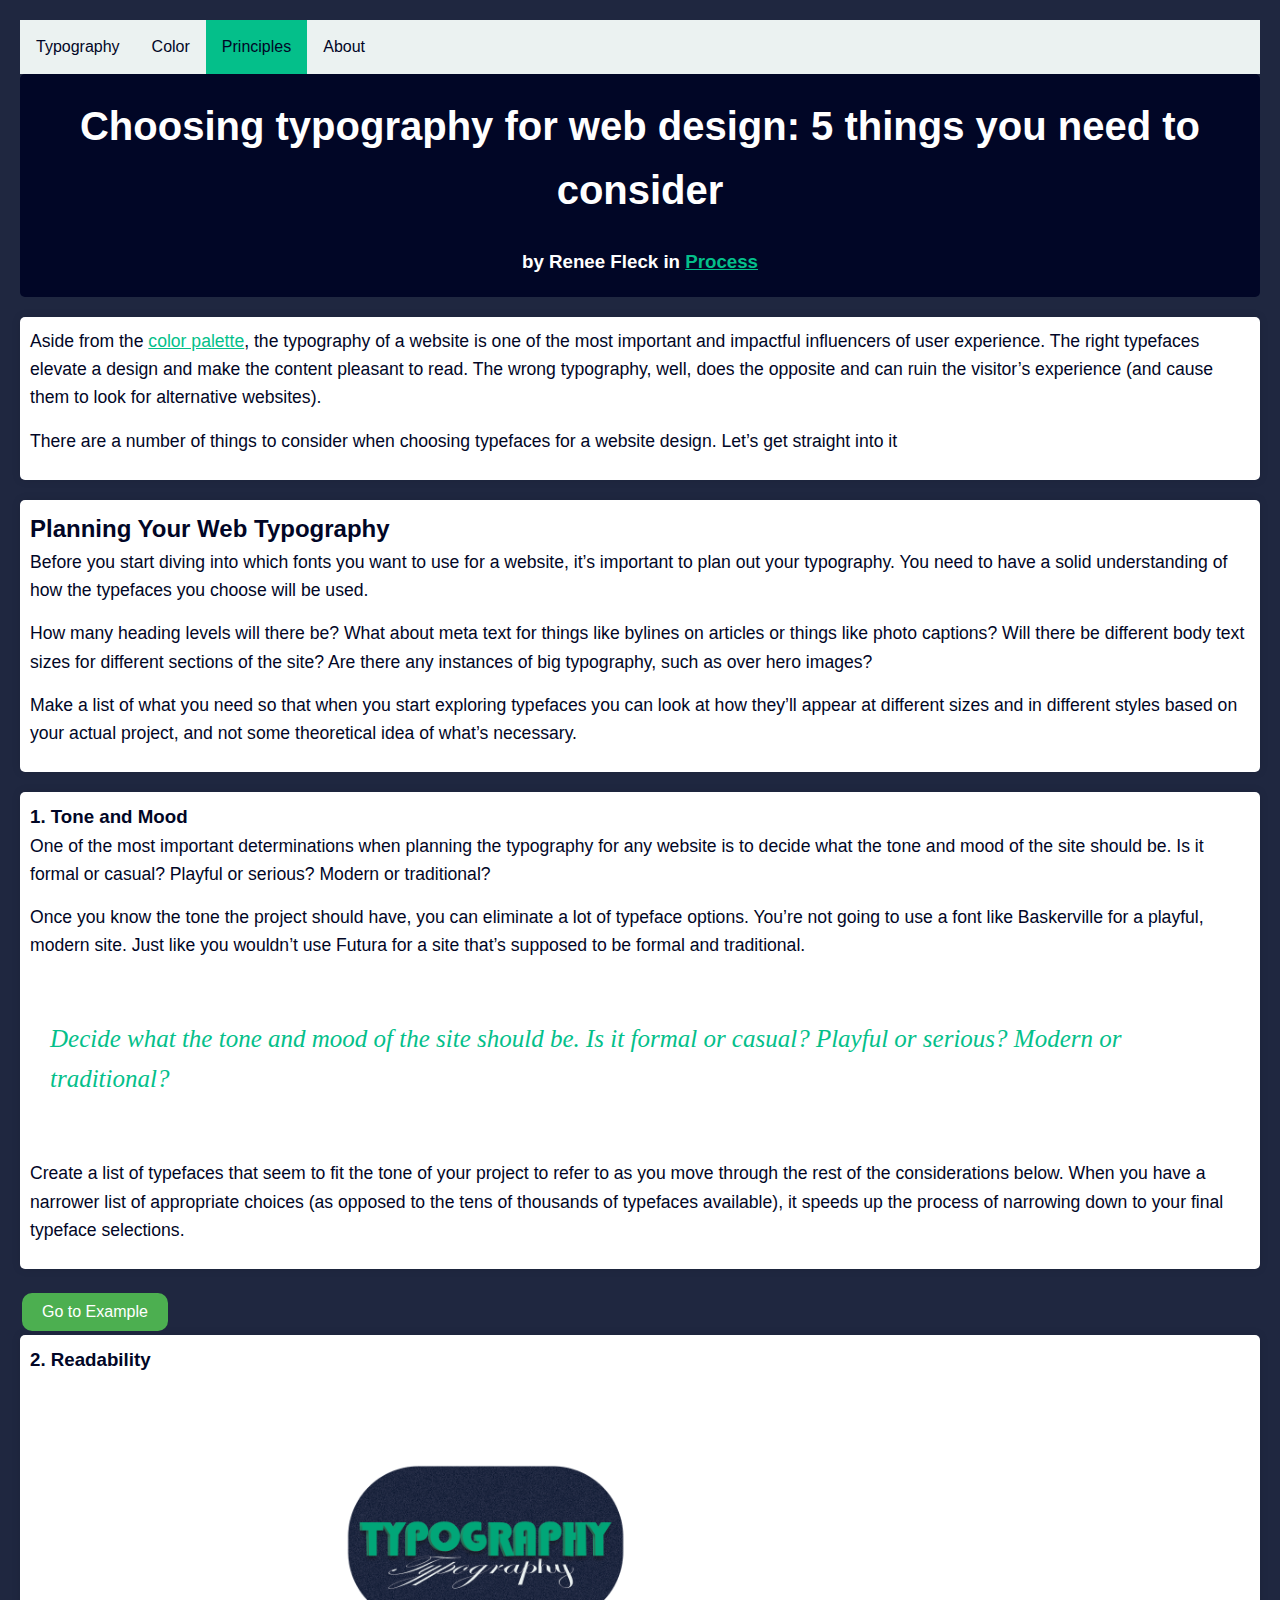
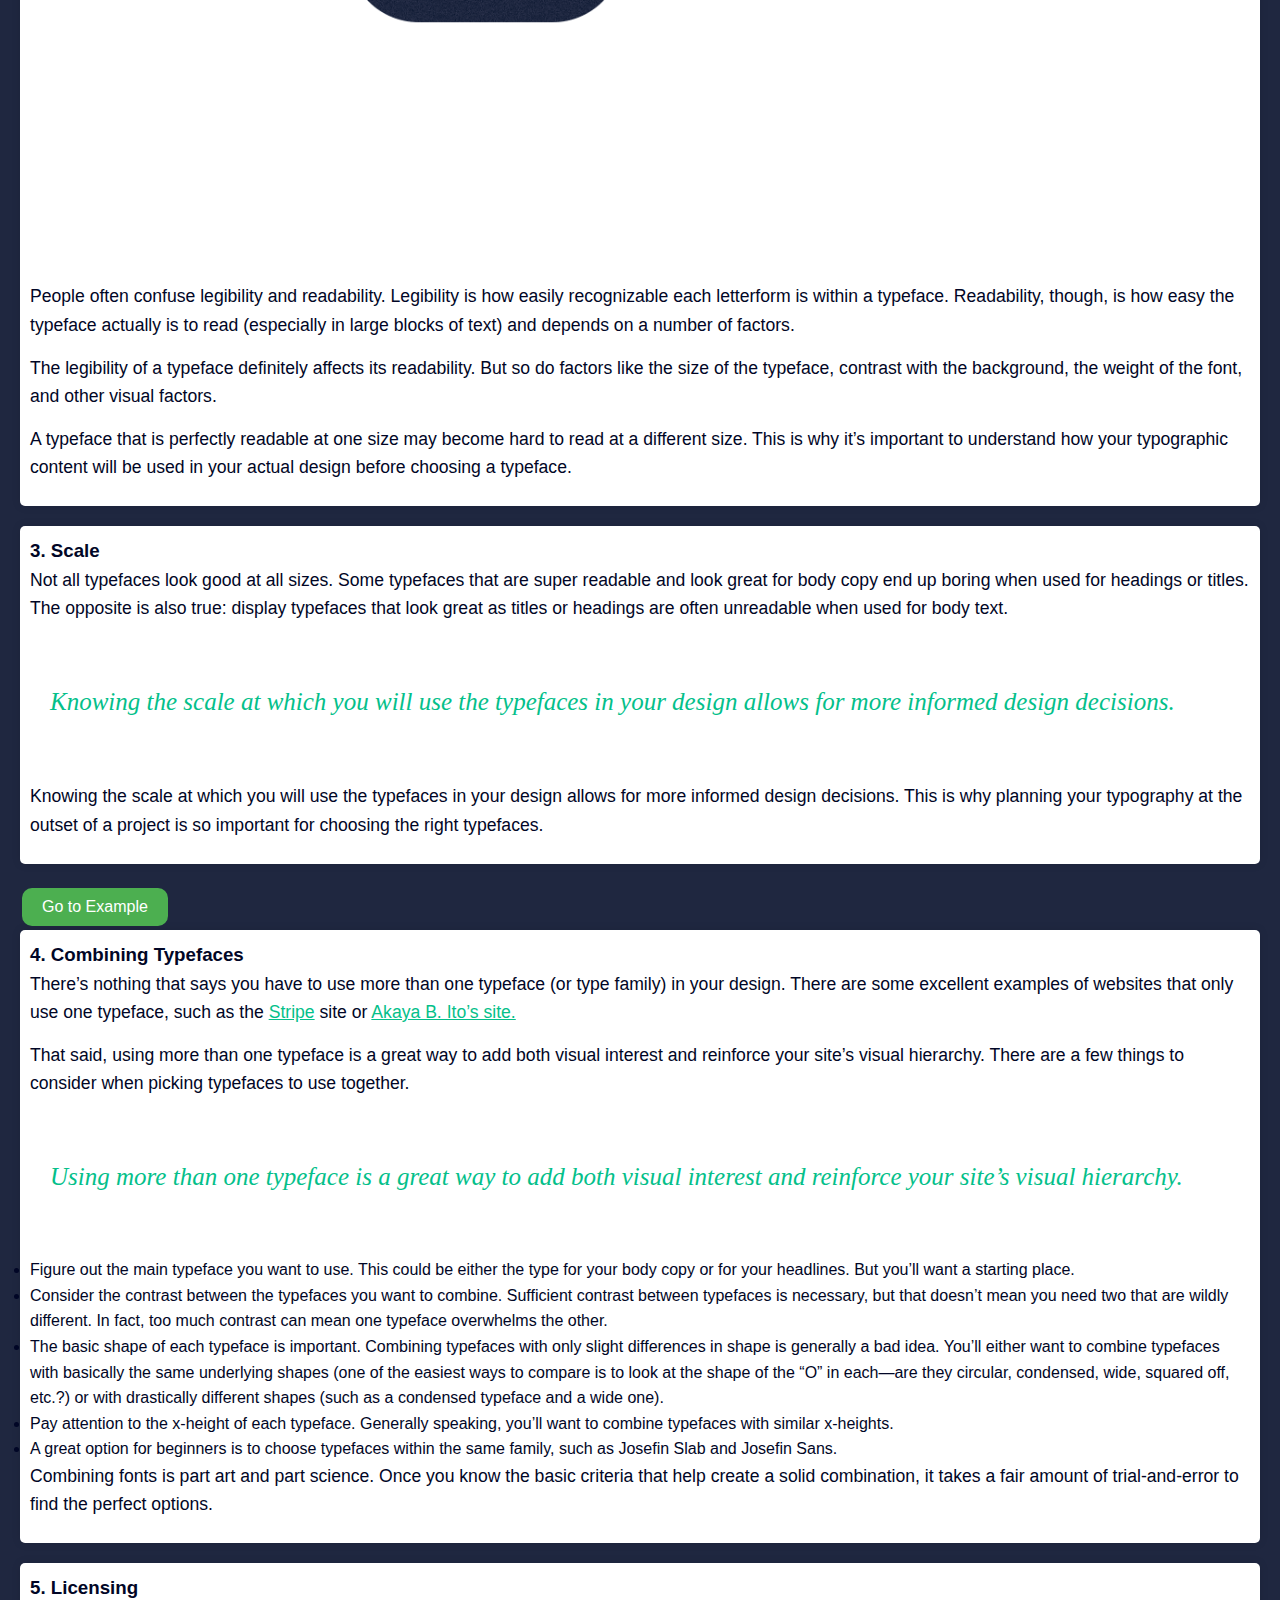
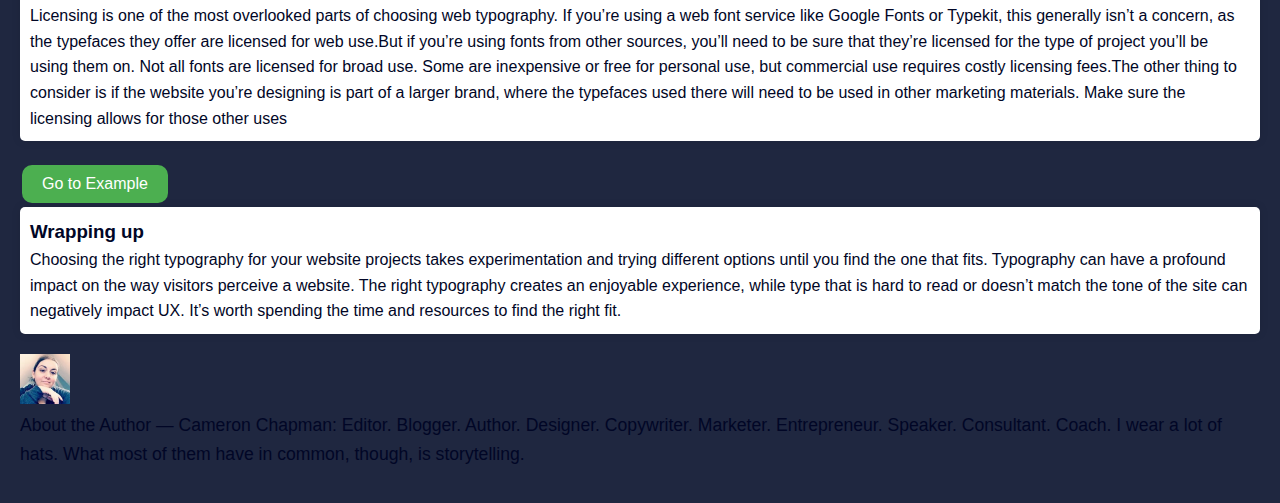
==== color.html @ d8e71fa2 "Add files via upload" ====
<!doctype html>
<html>
<head>
<meta charset="utf-8">
<title>Typography</title>
<link href="style.css" rel="stylesheet" type="text/css">
</head>

<body>
	
	<ul class="topnav">
  <li><a  href="Typographyv2.html">Typography</a></li>
  <li><a  href="color.html">Color</a></li>
  <li><a class="active" href="principles.html">Principles</a></li>
  <li class="right"><a href="about.html">About</a></li>
</ul>
	
<header>
<h1>Choosing typography for web design: 5 things you need to consider
</h1>
<a 
   href="typoim1.png"> 
	<img class="center"  alt=""/></a>
<h3>by Renee Fleck in <a href="https://dribbble.com/stories/categories/process" target="_blank">Process</a> </h3>	
	
</header>
	<section>
		
	<p>Aside from the <a href="https://dribbble.com/stories/2018/12/19/choosing-colors-for-web-design-a-practical-ui-color-application-guide">color palette</a>, the typography of a website is one of the most important and impactful influencers of user experience. The right typefaces elevate a design and make the content pleasant to read. The wrong typography, well, does the opposite and can ruin the visitor’s experience (and cause them to look for alternative websites).</p>
		
	<p>There are a number of things to consider when choosing typefaces for a website design. Let’s get straight into it</p>
	</section>
	
	<section>
		<h2>Planning Your Web Typography</h2>
		<p>Before you start diving into which fonts you want to use for a website, it’s important to plan out your typography. You need to have a solid understanding of how the typefaces you choose will be used.</p>
		<p>How many heading levels will there be? What about meta text for things like bylines on articles or things like photo captions? Will there be different body text sizes for different sections of the site? Are there any instances of big typography, such as over hero images?</p>
		<p>Make a list of what you need so that when you start exploring typefaces you can look at how they’ll appear at different sizes and in different styles based on your actual project, and not some theoretical idea of what’s necessary.</p>
</section>
	
		<section>

	<h3>1. Tone and Mood</h3>
	
	<p>One of the most important determinations when planning the typography for any website is to decide what the tone and mood of the site should be. Is it formal or casual? Playful or serious? Modern or traditional?</p>
	<p>Once you know the tone the project should have, you can eliminate a lot of typeface options. You’re not going to use a font like Baskerville for a playful, modern site. Just like you wouldn’t use Futura for a site that’s supposed to be formal and traditional.</p>
	
		  <blockquote>Decide what the tone and mood of the site should be. Is it formal or casual? Playful or serious? Modern or traditional?</blockquote>
	<p>Create a list of typefaces that seem to fit the tone of your project to refer to as you move through the rest of the considerations below. When you have a narrower list of appropriate choices (as opposed to the tens of thousands of typefaces available), it speeds up the process of narrowing down to your final typeface selections.</p>
	</section>

<a href="https://fonts.google.com/knowledge/choosing_type/a_checklist_for_choosing_type">
<button>Go to Example</button>
</a>
	
	
	<section>
	<h3>2. Readability</h3>
		
	<img src="typoim1.png" width="" height="500" alt=""/>
<p>People often confuse legibility and readability. Legibility is how easily recognizable each letterform is within a typeface. Readability, though, is how easy the typeface actually is to read (especially in large blocks of text) and depends on a number of factors.</p>
	<p>The legibility of a typeface definitely affects its readability. But so do factors like the size of the typeface, contrast with the background, the weight of the font, and other visual factors.</p>
	<p>A typeface that is perfectly readable at one size may become hard to read at a different size. This is why it’s important to understand how your typographic content will be used in your actual design before choosing a typeface.</p>
	</section>
	
	<section>
		<h3>3. Scale</h3>
		
		<p>Not all typefaces look good at all sizes. Some typefaces that are super readable and look great for body copy end up boring when used for headings or titles. The opposite is also true: display typefaces that look great as titles or headings are often unreadable when used for body text.</p>
		<blockquote>Knowing the scale at which you will use the typefaces in your design allows for more informed design decisions. </blockquote>
		<p>Knowing the scale at which you will use the typefaces in your design allows for more informed design decisions. This is why planning your typography at the outset of a project is so important for choosing the right typefaces.</p>
	</section>
	
	<a href="https://fonts.google.com/">
  <button>Go to Example</button>
</a>
	
	
	
	<section>
		<h3>4. Combining Typefaces</h3>
		
		<p>There’s nothing that says you have to use more than one typeface (or type family) in your design. There are some excellent examples of websites that only use one typeface, such as the <a href="https://stripe.com/">Stripe</a> site or <a href="https://ayakaito.com/">Akaya B. Ito’s site.</a> </p>
		<p>That said, using more than one typeface is a great way to add both visual interest and reinforce your site’s visual hierarchy. There are a few things to consider when picking typefaces to use together.</p>
	  <blockquote>Using more than one typeface is a great way to add both visual interest and reinforce your site’s visual hierarchy.</blockquote>
		 <ul>
    <li>Figure out the main typeface you want to use. This could be either the type for your body copy or for your headlines. But you’ll want a starting place.</li>
    <li>Consider the contrast between the typefaces you want to combine. Sufficient contrast between typefaces is necessary, but that doesn’t mean you need two that are wildly different. In fact, too much contrast can mean one typeface overwhelms the other.</li>
    <li>The basic shape of each typeface is important. Combining typefaces with only slight differences in shape is generally a bad idea. You’ll either want to combine typefaces with basically the same underlying shapes (one of the easiest ways to compare is to look at the shape of the “O” in each—are they circular, condensed, wide, squared off, etc.?) or with drastically different shapes (such as a condensed typeface and a wide one).</li>
    <li>	Pay attention to the x-height of each typeface. Generally speaking, you’ll want to combine typefaces with similar x-heights.</li>
	<li>A great option for beginners is to choose typefaces within the same family, such as Josefin Slab and Josefin Sans.</li>
  </ul>
	
	<p>Combining fonts is part art and part science. Once you know the basic criteria that help create a solid combination, it takes a fair amount of trial-and-error to find the perfect options.</p>
	</section>
	
	<section>
	<h3>5. Licensing</h3>
		
		<hp>Licensing is one of the most overlooked parts of choosing web typography. If you’re using a web font service like Google Fonts or Typekit, this generally isn’t a concern, as the typefaces they offer are licensed for web use.But if you’re using fonts from other sources, you’ll need to be sure that they’re licensed for the type of project you’ll be using them on. Not all fonts are licensed for broad use. Some are inexpensive or free for personal use, but commercial use requires costly licensing fees.The other thing to consider is if the website you’re designing is part of a larger brand, where the typefaces used there will need to be used in other marketing materials. Make sure the licensing allows for those other uses</hp>
	</section>
	
	<a href="https://fonts.google.com/knowledge/choosing_type/a_checklist_for_choosing_type">
  <button>Go to Example</button>
</a>
	
	
	
	
<section>
		<h3>Wrapping up</h3>
		
		<hp>Choosing the right typography for your website projects takes experimentation and trying different options until you find the one that fits. Typography can have a profound impact on the way visitors perceive a website. The right typography creates an enjoyable experience, while type that is hard to read or doesn’t match the tone of the site can negatively impact UX. It’s worth spending the time and resources to find the right fit.</hp>
	</section>
	
	
	
	
	<img src="295eeb36f7e597d55329a4edbd089371 (1).jpg" width="50" height="50" alt="center"/>
	<p>About the Author — Cameron Chapman: Editor. Blogger. Author. Designer. Copywriter. Marketer. Entrepreneur. Speaker. Consultant. Coach. I wear a lot of hats. What most of them have in common, though, is storytelling.</p>



</body>
</html>
---- style.css ----
@charset "utf-8";


ul.topnav {
  list-style-type: none;
  margin: 0;
  padding: 0;
  overflow: hidden;
  background-color:#EBF2F1 ;
}

ul.topnav li {float: left;}

ul.topnav li a {
  display: block;
  color: #010626;
  text-align: center;
  padding: 14px 16px;
  text-decoration: none;
}

ul.topnav li a:hover:not(.active) {background-color: #03A678;}

ul.topnav li a.active {background-color: #04BF8A;}

ul.topnav li.right {float: left;}

@media screen and (max-width: 600px) {
  ul.topnav li.right, 
  ul.topnav li {float: none;}
}

* {
    margin: 0;
    padding: 0;
    box-sizing: border-box;
}



blockquote {
      padding: 20px;
      margin: 40px 0;
      font-style: italic;
      font-family: 'Georgia', serif;
      color: #04BF8A; 
	  font-size: 25px
    }

body {
    font-family: 'Arial', sans-serif;
    background-color: #1F2740;
    color: #010626;
    line-height: 1.6;
    padding: 20px;
}

header {
    background-color: #010626;
    color: white;
    padding: 20px;
    text-align: center;
    border-radius: 5px;
    margin-bottom: 20px;
}

header h1 {
    font-size: 2.5rem;
    margin: 0;
}




section {
    background-color: #fff;
    padding: 10px;
    border-radius: 5px;
    box-shadow: 0 0 10px rgba(0, 0, 0, 0.1);
    margin-bottom: 20px;
}

button {
  background-color:#03A678;
  border: none;
  color: white;
  padding: 15px 32px;
  text-align: center;
  text-decoration: none;
  display: inline-block;
  font-size: 16px;
  margin: 4px 2px;
  cursor: pointer;
}







p {
    margin-bottom: 15px;
    font-size: 1.1rem;
}


button {
    background-color: #4CAF50;
    color: white;
    padding: 10px 20px;
    border: none;
    border-radius: 10px;
    cursor: pointer;
    font-size: 1rem;
    transition: background-color 0.3s ease;
}

button:hover {
    background-color: #45a049;
}


a:hover {
    color: #EBF2F1;
    text-decoration: none;
}

a {
    text-decoration: underline;
	color:#04BF8A;
}


footer {
    text-align: center;
    padding: 10px;
    margin-top: 20px;
    background-color: #4CAF50;
    color: white;
    border-radius: 5px;
}
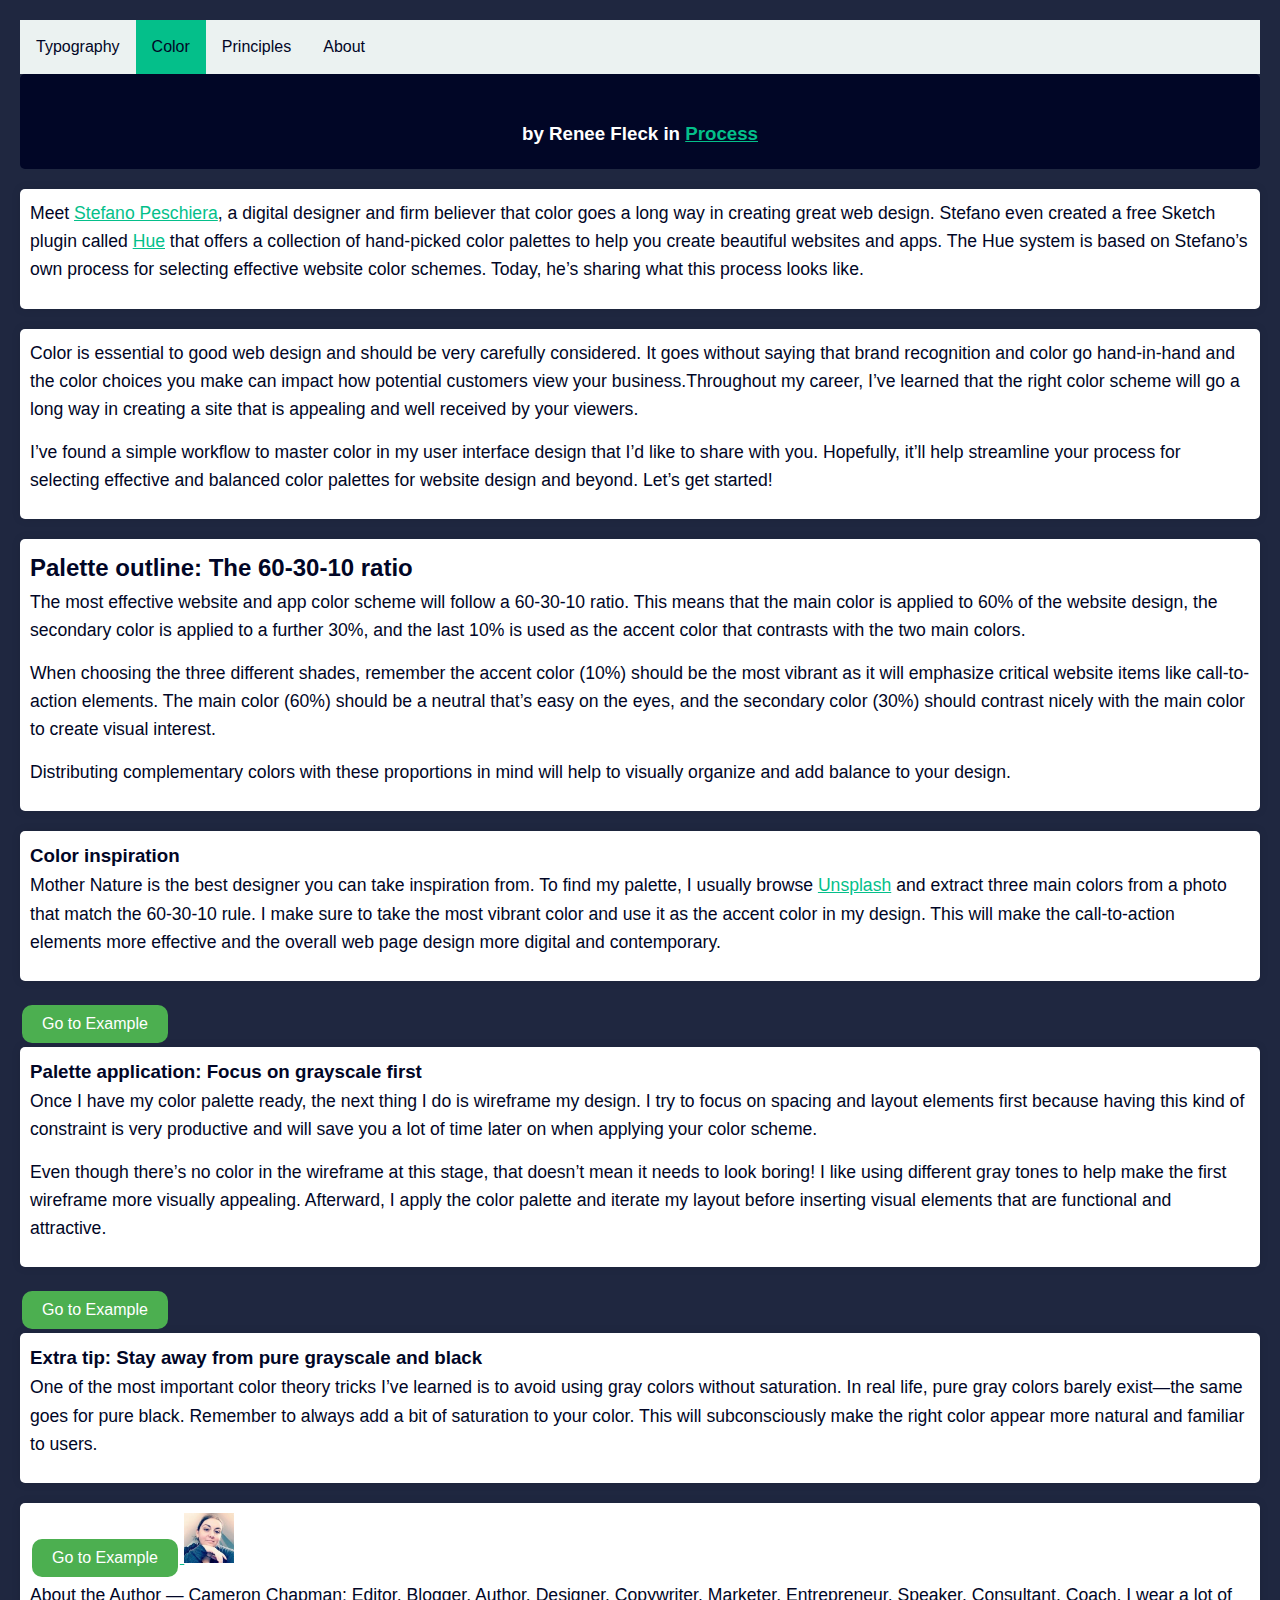
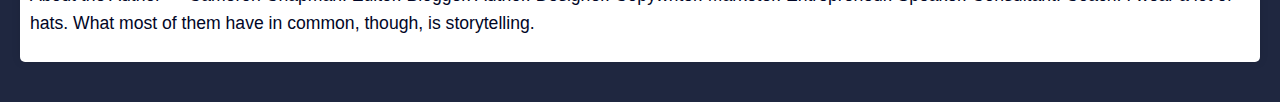
==== commit 41c54118: "Add files via upload" ====
--- a/color.html
+++ b/color.html
@@ -9,16 +9,14 @@
 <body>
 	
 	<ul class="topnav">
-  <li><a  href="Typographyv2.html">Typography</a></li>
-  <li><a  href="color.html">Color</a></li>
-  <li><a class="active" href="principles.html">Principles</a></li>
-  <li class="right"><a href="about.html">About</a></li>
+  <li><a   href="Typographyv2.html">Typography</a></li>
+  <li><a  class="active" href="color.html">Color</a></li>
+  <li><a  href="principles.html">Principles</a></li>
+  <li class="right"><a  href="about.html">About</a></li>
 </ul>
 	
 <header>
-<h1>Choosing typography for web design: 5 things you need to consider
-</h1>
-<a 
+<img src="colorforweb.png" width="500" height="" alt=""/> <a 
    href="typoim1.png"> 
 	<img class="center"  alt=""/></a>
 <h3>by Renee Fleck in <a href="https://dribbble.com/stories/categories/process" target="_blank">Process</a> </h3>	
@@ -26,27 +24,33 @@
 </header>
 	<section>
 		
-	<p>Aside from the <a href="https://dribbble.com/stories/2018/12/19/choosing-colors-for-web-design-a-practical-ui-color-application-guide">color palette</a>, the typography of a website is one of the most important and impactful influencers of user experience. The right typefaces elevate a design and make the content pleasant to read. The wrong typography, well, does the opposite and can ruin the visitor’s experience (and cause them to look for alternative websites).</p>
-		
-	<p>There are a number of things to consider when choosing typefaces for a website design. Let’s get straight into it</p>
+	<p>Meet <a href="https://dribbble.com/stefanopeschiera">Stefano Peschiera</a>, a digital designer and firm believer that color goes a long way in creating great web design. Stefano even created a free Sketch plugin called <a href="https://www.stefanopeschiera.com/resources/hue-free-colors-for-web">Hue</a> that offers a collection of hand-picked color palettes to help you create beautiful websites and apps. The Hue system is based on Stefano’s own process for selecting effective website color schemes. Today, he’s sharing what this process looks like.</p>
 	</section>
 	
+	
 	<section>
-		<h2>Planning Your Web Typography</h2>
-		<p>Before you start diving into which fonts you want to use for a website, it’s important to plan out your typography. You need to have a solid understanding of how the typefaces you choose will be used.</p>
-		<p>How many heading levels will there be? What about meta text for things like bylines on articles or things like photo captions? Will there be different body text sizes for different sections of the site? Are there any instances of big typography, such as over hero images?</p>
-		<p>Make a list of what you need so that when you start exploring typefaces you can look at how they’ll appear at different sizes and in different styles based on your actual project, and not some theoretical idea of what’s necessary.</p>
+		<p>Color is essential to good web design and should be very carefully considered. It goes without saying that brand recognition and color go hand-in-hand and the color choices you make can impact how potential customers view your business.Throughout my career, I’ve learned that the right color scheme will go a long way in creating a site that is appealing and well received by your viewers.</p>
+		
+		<p>I’ve found a simple workflow to master color in my user interface design that I’d like to share with you. Hopefully, it’ll help streamline your process for selecting effective and balanced color palettes for website design and beyond. Let’s get started!</p>
+		
+		</section>
+		
+		
+	
+	
+	<section>
+		<h2>Palette outline: The 60-30-10 ratio</h2>
+		<p>The most effective website and app color scheme will follow a 60-30-10 ratio. This means that the main color is applied to 60% of the website design, the secondary color is applied to a further 30%, and the last 10% is used as the accent color that contrasts with the two main colors.</p>
+		<p>When choosing the three different shades, remember the accent color (10%) should be the most vibrant as it will emphasize critical website items like call-to-action elements. The main color (60%) should be a neutral that’s easy on the eyes, and the secondary color (30%) should contrast nicely with the main color to create visual interest.</p>
+		<p>Distributing complementary colors with these proportions in mind will help to visually organize and add balance to your design.</p>
 </section>
 	
 		<section>
 
-	<h3>1. Tone and Mood</h3>
+	<h3>Color inspiration</h3>
 	
-	<p>One of the most important determinations when planning the typography for any website is to decide what the tone and mood of the site should be. Is it formal or casual? Playful or serious? Modern or traditional?</p>
-	<p>Once you know the tone the project should have, you can eliminate a lot of typeface options. You’re not going to use a font like Baskerville for a playful, modern site. Just like you wouldn’t use Futura for a site that’s supposed to be formal and traditional.</p>
+	<p>Mother Nature is the best designer you can take inspiration from. To find my palette, I usually browse <a href="https://unsplash.com/">Unsplash</a> and extract three main colors from a photo that match the 60-30-10 rule. I make sure to take the most vibrant color and use it as the accent color in my design. This will make the call-to-action elements more effective and the overall web page design more digital and contemporary.</p>
 	
-		  <blockquote>Decide what the tone and mood of the site should be. Is it formal or casual? Playful or serious? Modern or traditional?</blockquote>
-	<p>Create a list of typefaces that seem to fit the tone of your project to refer to as you move through the rest of the considerations below. When you have a narrower list of appropriate choices (as opposed to the tens of thousands of typefaces available), it speeds up the process of narrowing down to your final typeface selections.</p>
 	</section>
 
 <a href="https://fonts.google.com/knowledge/choosing_type/a_checklist_for_choosing_type">
@@ -55,71 +59,32 @@
 	
 	
 	<section>
-	<h3>2. Readability</h3>
+	<h3>Palette application: Focus on grayscale first</h3>
 		
-	<img src="typoim1.png" width="" height="500" alt=""/>
-<p>People often confuse legibility and readability. Legibility is how easily recognizable each letterform is within a typeface. Readability, though, is how easy the typeface actually is to read (especially in large blocks of text) and depends on a number of factors.</p>
-	<p>The legibility of a typeface definitely affects its readability. But so do factors like the size of the typeface, contrast with the background, the weight of the font, and other visual factors.</p>
-	<p>A typeface that is perfectly readable at one size may become hard to read at a different size. This is why it’s important to understand how your typographic content will be used in your actual design before choosing a typeface.</p>
-	</section>
 	
-	<section>
-		<h3>3. Scale</h3>
-		
-		<p>Not all typefaces look good at all sizes. Some typefaces that are super readable and look great for body copy end up boring when used for headings or titles. The opposite is also true: display typefaces that look great as titles or headings are often unreadable when used for body text.</p>
-		<blockquote>Knowing the scale at which you will use the typefaces in your design allows for more informed design decisions. </blockquote>
-		<p>Knowing the scale at which you will use the typefaces in your design allows for more informed design decisions. This is why planning your typography at the outset of a project is so important for choosing the right typefaces.</p>
-	</section>
-	
-	<a href="https://fonts.google.com/">
+<p>Once I have my color palette ready, the next thing I do is wireframe my design. I try to focus on spacing and layout elements first because having this kind of constraint is very productive and will save you a lot of time later on when applying your color scheme.</p>
+	<p>Even though there’s no color in the wireframe at this stage, that doesn’t mean it needs to look boring! I like using different gray tones to help make the first wireframe more visually appealing. Afterward, I apply the color palette and iterate my layout before inserting visual elements that are functional and attractive.</p>
+</section>
+		<a href="https://fonts.google.com/">
   <button>Go to Example</button>
 </a>
+	<section>
+		<h3>Extra tip: Stay away from pure grayscale and black</h3>
+		
+		<p>One of the most important color theory tricks I’ve learned is to avoid using gray colors without saturation. In real life, pure gray colors barely exist—the same goes for pure black. Remember to always add a bit of saturation to your color. This will subconsciously make the right color appear more natural and familiar to users.</p>
+		</section>
+	
 	
 	
 	
 	<section>
-		<h3>4. Combining Typefaces</h3>
-		
-		<p>There’s nothing that says you have to use more than one typeface (or type family) in your design. There are some excellent examples of websites that only use one typeface, such as the <a href="https://stripe.com/">Stripe</a> site or <a href="https://ayakaito.com/">Akaya B. Ito’s site.</a> </p>
-		<p>That said, using more than one typeface is a great way to add both visual interest and reinforce your site’s visual hierarchy. There are a few things to consider when picking typefaces to use together.</p>
-	  <blockquote>Using more than one typeface is a great way to add both visual interest and reinforce your site’s visual hierarchy.</blockquote>
-		 <ul>
-    <li>Figure out the main typeface you want to use. This could be either the type for your body copy or for your headlines. But you’ll want a starting place.</li>
-    <li>Consider the contrast between the typefaces you want to combine. Sufficient contrast between typefaces is necessary, but that doesn’t mean you need two that are wildly different. In fact, too much contrast can mean one typeface overwhelms the other.</li>
-    <li>The basic shape of each typeface is important. Combining typefaces with only slight differences in shape is generally a bad idea. You’ll either want to combine typefaces with basically the same underlying shapes (one of the easiest ways to compare is to look at the shape of the “O” in each—are they circular, condensed, wide, squared off, etc.?) or with drastically different shapes (such as a condensed typeface and a wide one).</li>
-    <li>	Pay attention to the x-height of each typeface. Generally speaking, you’ll want to combine typefaces with similar x-heights.</li>
-	<li>A great option for beginners is to choose typefaces within the same family, such as Josefin Slab and Josefin Sans.</li>
-  </ul>
-	
-	<p>Combining fonts is part art and part science. Once you know the basic criteria that help create a solid combination, it takes a fair amount of trial-and-error to find the perfect options.</p>
-	</section>
-	
-	<section>
-	<h3>5. Licensing</h3>
-		
-		<hp>Licensing is one of the most overlooked parts of choosing web typography. If you’re using a web font service like Google Fonts or Typekit, this generally isn’t a concern, as the typefaces they offer are licensed for web use.But if you’re using fonts from other sources, you’ll need to be sure that they’re licensed for the type of project you’ll be using them on. Not all fonts are licensed for broad use. Some are inexpensive or free for personal use, but commercial use requires costly licensing fees.The other thing to consider is if the website you’re designing is part of a larger brand, where the typefaces used there will need to be used in other marketing materials. Make sure the licensing allows for those other uses</hp>
-	</section>
-	
-	<a href="https://fonts.google.com/knowledge/choosing_type/a_checklist_for_choosing_type">
+			<a href="https://fonts.google.com/knowledge/choosing_type/a_checklist_for_choosing_type">
   <button>Go to Example</button>
 </a>
-	
-	
-	
-	
-<section>
-		<h3>Wrapping up</h3>
-		
-		<hp>Choosing the right typography for your website projects takes experimentation and trying different options until you find the one that fits. Typography can have a profound impact on the way visitors perceive a website. The right typography creates an enjoyable experience, while type that is hard to read or doesn’t match the tone of the site can negatively impact UX. It’s worth spending the time and resources to find the right fit.</hp>
-	</section>
-	
-	
-	
-	
 	<img src="295eeb36f7e597d55329a4edbd089371 (1).jpg" width="50" height="50" alt="center"/>
 	<p>About the Author — Cameron Chapman: Editor. Blogger. Author. Designer. Copywriter. Marketer. Entrepreneur. Speaker. Consultant. Coach. I wear a lot of hats. What most of them have in common, though, is storytelling.</p>
 
-
+</section>
 
 </body>
 </html>
